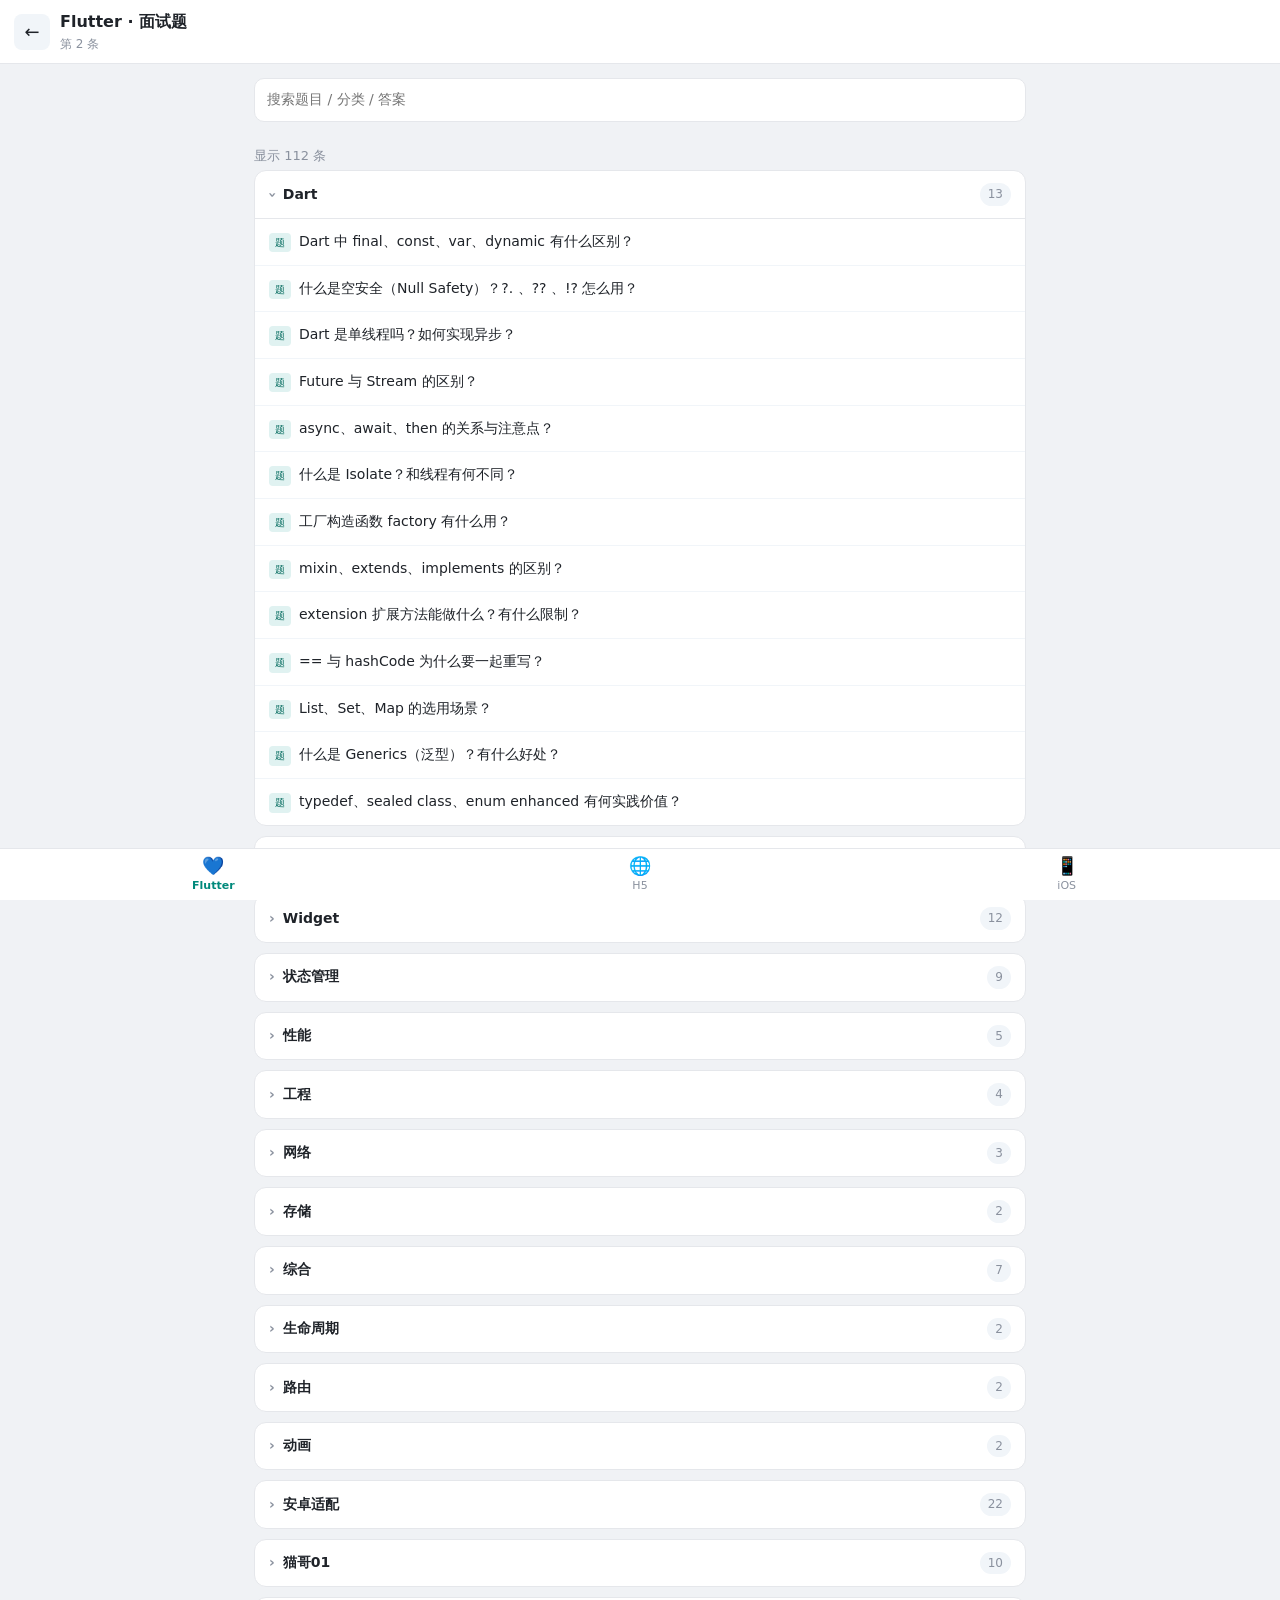
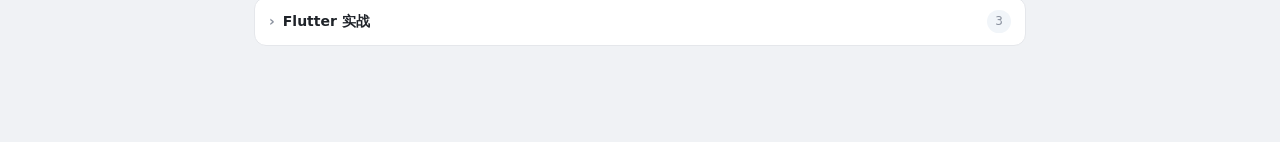
==== pages/list.html @ bbf2a5f3 "Initial commit: H5_Faces static interview quiz site Co-authored-by: Cursor <cursoragent@cursor.com>" ====
<!DOCTYPE html>
<html lang="zh-CN">
<head>
  <meta charset="UTF-8">
  <meta name="viewport" content="width=device-width, initial-scale=1, viewport-fit=cover">
  <title>列表 · H5_Faces</title>
  <link rel="stylesheet" href="../css/common.css">
</head>
<body>
  <div class="app" id="app"></div>
  <script src="../data/catalog.js"></script>
  <script src="../data/extra.js"></script>
  <script src="../js/store.js"></script>
  <script src="../js/common.js"></script>
  <script>
    (function () {
      const p = App.qs().get('platform') || App.getPlatform();
      App.setPlatform(p);
      App.applyAccent(p);
      let mode = App.qs().get('mode') || 'interview';
      if (!['knowledge', 'interview', 'mastered'].includes(mode)) mode = 'interview';

      const titles = { knowledge: '知识点', interview: '面试题', mastered: '已掌握' };
      const data = App.platformData(p);
      let search = '';
      const openCats = {};

      function sourceList() {
        if (mode === 'knowledge') return data.knowledge.slice();
        if (mode === 'interview') return data.interviews.slice();
        return [...data.knowledge, ...data.interviews].filter((it) => Store.has(it));
      }

      function visible() {
        let list = sourceList();
        if (mode !== 'mastered') list = list.filter((it) => !Store.has(it));
        const q = search.trim().toLowerCase();
        if (q) {
          list = list.filter(
            (it) =>
              it.question.toLowerCase().includes(q) ||
              it.category.toLowerCase().includes(q) ||
              (it.answer || '').toLowerCase().includes(q),
          );
        }
        return list;
      }

      function render() {
        const list = visible();
        const grouped = App.groupByCat(list);
        const cats = [...grouped.keys()];
        let body = '';
        if (!list.length) {
          body = '<div class="empty">暂无题目<br>试试换关键词，或去首页看看</div>';
        } else {
          cats.forEach((cat, idx) => {
            const key = cat;
            const isOpen = openCats[key] ?? idx === 0;
            const items = grouped.get(cat);
            body += `<div class="cat ${isOpen ? 'open' : ''}">
              <button class="cat-h" type="button" data-cat="${App.esc(key)}">
                <span class="arrow">›</span>${App.esc(cat)}
                <span class="count">${items.length}</span>
              </button>
              <div class="cat-b">
                ${items
                  .map((it) => {
                    const href =
                      'detail.html?platform=' +
                      p +
                      '&mode=' +
                      mode +
                      '&id=' +
                      encodeURIComponent(Store.idOf(it));
                    return `<a class="q-item" href="${href}">
                  <span class="badge ${it.kind === 'knowledge' ? 'know' : ''}">${
                      it.kind === 'knowledge' ? '知' : '题'
                    }</span>
                  <span>${App.esc(it.question)}</span>
                </a>`;
                  })
                  .join('')}
              </div>
            </div>`;
          });
        }

        document.getElementById('app').innerHTML = `
          ${App.topbar(
            App.LABELS[p] + ' · ' + titles[mode],
            '../index.html?platform=' + p,
            '第 ' + (mode === 'knowledge' ? '1' : mode === 'interview' ? '2' : '3') + ' 条',
          )}
          <main class="main">
            <input class="search" id="search" placeholder="搜索题目 / 分类 / 答案" value="${App.esc(search)}">
            <p class="stat">显示 ${list.length} 条</p>
            ${body}
            ${
              mode === 'mastered' && list.length
                ? '<button class="btn danger" type="button" id="restoreAll" style="width:100%;margin-top:8px">全部恢复为未掌握</button>'
                : ''
            }
          </main>
          ${App.renderTabbar(p, '../')}
        `;

        const input = document.getElementById('search');
        input.addEventListener('input', (e) => {
          search = e.target.value;
          const pos = e.target.selectionStart;
          render();
          const s2 = document.getElementById('search');
          if (s2) {
            s2.focus();
            s2.setSelectionRange(pos, pos);
          }
        });

        document.querySelectorAll('.cat-h').forEach((btn) => {
          btn.addEventListener('click', () => {
            const key = btn.dataset.cat;
            const catEl = btn.closest('.cat');
            openCats[key] = !catEl.classList.contains('open');
            render();
          });
        });

        const restore = document.getElementById('restoreAll');
        if (restore) {
          restore.addEventListener('click', () => {
            for (const it of list) Store.remove(it);
            App.toast('已全部恢复');
            render();
          });
        }
      }

      render();
    })();
  </script>
</body>
</html>
---- css/common.css ----
:root {
  --bg: #f0f2f5;
  --card: #fff;
  --text: #1f2329;
  --muted: #8a919e;
  --line: #e5e7eb;
  --accent: #00897b;
  --know: #3949ab;
  --mastered: #ff7043;
  --widget: #5c6bc0;
  --safe-b: env(safe-area-inset-bottom, 0px);
  --safe-t: env(safe-area-inset-top, 0px);
}
* { box-sizing: border-box; margin: 0; padding: 0; }
html, body { height: 100%; }
body {
  font-family: -apple-system, BlinkMacSystemFont, "PingFang SC", "Microsoft YaHei", system-ui, sans-serif;
  background: var(--bg);
  color: var(--text);
  line-height: 1.55;
  -webkit-tap-highlight-color: transparent;
}
a { color: inherit; text-decoration: none; }
button, input, select, textarea { font: inherit; }
button { border: 0; background: none; color: inherit; cursor: pointer; }
.app {
  min-height: 100%;
  display: flex;
  flex-direction: column;
  padding-bottom: calc(58px + var(--safe-b));
}
.top {
  position: sticky;
  top: 0;
  z-index: 20;
  padding: calc(10px + var(--safe-t)) 14px 10px;
  background: var(--card);
  border-bottom: 1px solid var(--line);
  display: flex;
  align-items: center;
  gap: 10px;
}
.top h1 { font-size: 16px; font-weight: 700; flex: 1; min-width: 0; }
.top .sub { font-size: 12px; color: var(--muted); }
.icon-btn {
  width: 36px; height: 36px; border-radius: 8px;
  background: #f1f5f9;
  display: inline-flex; align-items: center; justify-content: center;
  font-size: 18px; flex-shrink: 0;
}
.main {
  flex: 1;
  padding: 14px 14px 28px;
  max-width: 800px;
  width: 100%;
  margin: 0 auto;
}
.carousel {
  display: flex; gap: 8px; overflow-x: auto; margin-bottom: 12px;
  scroll-snap-type: x mandatory; -webkit-overflow-scrolling: touch;
}
.carousel::-webkit-scrollbar { display: none; }
.chip {
  flex: 0 0 auto; scroll-snap-align: start;
  padding: 8px 14px; border-radius: 999px; color: #fff;
  font-size: 13px; font-weight: 600; background: var(--accent);
}
.banner-list { display: flex; flex-direction: column; gap: 10px; }
.banner {
  display: block; width: 100%; text-align: left;
  border-radius: 14px; padding: 16px 14px; color: #fff;
}
.banner .idx {
  display: inline-block; font-size: 11px; font-weight: 700;
  background: rgba(255,255,255,.22); padding: 2px 8px; border-radius: 999px;
  margin-bottom: 8px;
}
.banner .t { font-size: 17px; font-weight: 700; }
.banner .s { font-size: 13px; opacity: .92; margin-top: 4px; }
.stat { font-size: 13px; color: var(--muted); margin: 12px 0 4px; }
.search {
  width: 100%; padding: 10px 12px; border: 1px solid var(--line);
  border-radius: 10px; background: var(--card); margin-bottom: 12px;
  font-size: 14px; outline: none;
}
.cat {
  background: var(--card); border: 1px solid var(--line);
  border-radius: 12px; margin-bottom: 10px; overflow: hidden;
}
.cat-h {
  width: 100%; display: flex; align-items: center; gap: 8px;
  padding: 12px 14px; text-align: left; font-weight: 600; font-size: 14px;
}
.cat-h .count {
  margin-left: auto; font-size: 12px; color: var(--muted); font-weight: 500;
  background: #f1f5f9; padding: 2px 8px; border-radius: 999px;
}
.cat-h .arrow { color: var(--muted); transition: transform .15s; }
.cat.open .arrow { transform: rotate(90deg); }
.cat-b { display: none; border-top: 1px solid var(--line); }
.cat.open .cat-b { display: block; }
.q-item {
  width: 100%; text-align: left; padding: 12px 14px;
  border-top: 1px solid #f1f5f9; font-size: 14px;
  display: flex; gap: 8px; align-items: flex-start;
}
.q-item:first-child { border-top: 0; }
.badge {
  flex-shrink: 0; font-size: 10px; padding: 2px 6px; border-radius: 4px;
  background: #e0f2f1; color: #00695c; margin-top: 2px;
}
.badge.know { background: #e8eaf6; color: #3949ab; }
.empty { text-align: center; color: var(--muted); padding: 40px 16px; font-size: 14px; }
.tabbar {
  position: fixed; left: 0; right: 0; bottom: 0; z-index: 30;
  display: flex; background: var(--card); border-top: 1px solid var(--line);
  padding-bottom: var(--safe-b);
}
.tab {
  flex: 1; padding: 8px 4px 6px; display: flex; flex-direction: column;
  align-items: center; gap: 2px; font-size: 11px; color: var(--muted);
}
.tab.active { color: var(--accent); font-weight: 700; }
.tab .ico { font-size: 18px; line-height: 1; }
.detail-q { font-size: 17px; font-weight: 700; margin-bottom: 10px; }
.meta { display: flex; gap: 8px; flex-wrap: wrap; margin-bottom: 12px; }
.pill {
  font-size: 12px; padding: 3px 10px; border-radius: 999px;
  background: #f1f5f9; color: #475569;
}
.answer {
  background: var(--card); border: 1px solid var(--line); border-radius: 12px;
  padding: 14px; font-size: 14px; white-space: pre-wrap; word-break: break-word;
}
.code, .demo-code {
  margin-top: 12px; background: #0f172a; color: #e2e8f0;
  border-radius: 12px; padding: 12px 14px; font-size: 12.5px;
  font-family: ui-monospace, SFMono-Regular, Consolas, monospace;
  white-space: pre-wrap; word-break: break-word; overflow-x: auto;
}
.actions { display: flex; gap: 10px; margin-top: 16px; flex-wrap: wrap; }
.btn {
  flex: 1; min-width: 120px; padding: 12px; border-radius: 10px;
  font-weight: 600; font-size: 14px;
}
.btn.primary { background: var(--accent); color: #fff; }
.btn.ghost { background: #f1f5f9; color: #334155; }
.btn.danger { background: #fff1f2; color: #be123c; }
.toast {
  position: fixed; left: 50%; bottom: calc(72px + var(--safe-b));
  transform: translateX(-50%); background: rgba(15,23,42,.92); color: #fff;
  padding: 8px 14px; border-radius: 999px; font-size: 13px; z-index: 50;
  opacity: 0; pointer-events: none; transition: opacity .2s; white-space: nowrap;
}
.toast.show { opacity: 1; }

/* widgets list */
.w-filter {
  display: flex; gap: 8px; flex-wrap: wrap; margin-bottom: 12px;
}
.w-filter button {
  font-size: 12px; padding: 5px 10px; border-radius: 999px;
  background: #f1f5f9; color: #475569;
}
.w-filter button.on { background: var(--accent); color: #fff; }
.w-item {
  display: flex; align-items: center; gap: 12px;
  width: 100%; text-align: left;
  background: var(--card); border: 1px solid var(--line);
  border-radius: 12px; padding: 10px 12px; margin-bottom: 10px;
}
.w-item:active { background: #f8fafc; }
.w-thumb {
  width: 64px; height: 64px; border-radius: 10px;
  background: #f1f5f9; overflow: hidden; flex-shrink: 0;
  border: 1px solid #e2e8f0;
}
.w-meta { flex: 1; min-width: 0; }
.w-meta .name { font-size: 15px; font-weight: 700; }
.w-meta .sub { font-size: 12px; color: var(--muted); margin-top: 2px; }
.w-meta .cat {
  display: inline-block; margin-top: 4px; font-size: 11px;
  padding: 1px 6px; border-radius: 4px; background: #eef2ff; color: #3730a3;
}
.w-arrow { color: #cbd5e1; font-size: 18px; }
.w-card {
  background: var(--card); border: 1px solid var(--line);
  border-radius: 14px; padding: 14px; margin-bottom: 14px;
}
.w-card h3 {
  font-size: 15px; margin-bottom: 6px;
  padding-left: 8px; border-left: 3px solid var(--widget);
}
.w-card .desc { font-size: 13px; color: var(--muted); margin-bottom: 12px; }
.demo-box {
  border: 1px dashed #cbd5e1; border-radius: 10px;
  padding: 14px; background: #f8fafc; margin-bottom: 8px;
}
.demo-box .row { display: flex; flex-wrap: wrap; gap: 8px; align-items: center; }

/* thumbs */
.thumb-inner { width: 100%; height: 100%; padding: 8px; box-sizing: border-box; }
.thumb-text span { font-weight: 700; font-size: 14px; color: var(--accent); }
.thumb-text i, .thumb-list i, .thumb-sliver i, .thumb-input i, .thumb-card i {
  display: block; height: 5px; background: #cbd5e1; border-radius: 3px; margin-top: 5px;
}
.thumb-box { display: flex; align-items: center; justify-content: center; }
.thumb-box div { width: 36px; height: 28px; border-radius: 6px; background: var(--accent); opacity: .85; }
.thumb-row { display: flex; gap: 4px; align-items: stretch; height: 100%; }
.thumb-row b { flex: 1; background: #99f6e4; border-radius: 4px; }
.thumb-stack { position: relative; }
.thumb-stack .a { width: 40px; height: 28px; background: var(--accent); border-radius: 4px; }
.thumb-stack .b { position: absolute; right: 10px; top: 14px; width: 14px; height: 14px; background: #f87171; border-radius: 50%; }
.thumb-align { display: flex; align-items: center; justify-content: flex-end; }
.thumb-align span { width: 22px; height: 14px; background: #67e8f9; border-radius: 3px; }
.thumb-image, .thumb-gesture, .thumb-refresh, .thumb-async, .thumb-picker, .thumb-query {
  display: flex; align-items: center; justify-content: center; font-size: 22px;
}
.thumb-button { display: flex; align-items: center; justify-content: center; }
.thumb-button span {
  background: var(--accent); color: #fff; font-size: 11px; padding: 4px 10px; border-radius: 6px;
}
.thumb-input { display: flex; align-items: center; }
.thumb-input i { width: 100%; height: 18px; margin: 0; background: #fff; border: 1px solid #cbd5e1; }
.thumb-form { display: flex; align-items: center; gap: 8px; justify-content: center; height: 100%; }
.thumb-form .sw { width: 28px; height: 16px; border-radius: 999px; background: #99f6e4; margin: 0; }
.thumb-form .dot { width: 12px; height: 12px; border-radius: 50%; background: var(--accent); margin: 0; }
.thumb-grid { display: grid; grid-template-columns: 1fr 1fr; gap: 4px; height: 100%; }
.thumb-grid b { background: #fde68a; border-radius: 3px; }
.thumb-sliver header { height: 14px; background: var(--accent); border-radius: 3px; margin-bottom: 4px; }
.thumb-page { display: flex; flex-direction: column; align-items: center; gap: 6px; }
.thumb-page div { width: 100%; height: 34px; border-radius: 6px; background: linear-gradient(135deg, var(--accent), #5eead4); }
.thumb-page em { width: 6px; height: 6px; border-radius: 50%; background: var(--accent); }
.thumb-dialog { display: flex; align-items: center; justify-content: center; background: rgba(15,23,42,.12); }
.thumb-dialog div { width: 36px; height: 28px; background: #fff; border-radius: 6px; }
.thumb-toast { display: flex; align-items: flex-end; justify-content: center; }
.thumb-toast span { font-size: 10px; background: #0f172a; color: #fff; padding: 2px 8px; border-radius: 999px; }
.thumb-nav { display: flex; align-items: flex-end; justify-content: space-around; height: 100%; padding-bottom: 4px; }
.thumb-nav i { width: 10px; height: 10px; border-radius: 50%; background: #94a3b8; display: block; }
.thumb-card b { display: block; height: 22px; background: #e0f2f1; border-radius: 4px; }
.thumb-progress { display: flex; align-items: center; }
.thumb-progress i { display: block; height: 6px; background: var(--accent); border-radius: 999px; margin: 0; }
.thumb-anim b {
  display: block; width: 28px; height: 28px; margin: 10px auto 0;
  background: var(--accent); border-radius: 6px;
  animation: thumbPulse 1.2s ease-in-out infinite alternate;
}
@keyframes thumbPulse { from { width: 28px; } to { width: 44px; } }

/* platform mocks */
.mock-fl {
  border: 1px solid #e5e7eb; border-radius: 12px; overflow: hidden; background: #fafafa;
}
.mock-appbar {
  background: var(--accent); color: #fff; padding: 10px 12px; font-weight: 700; font-size: 14px;
}
.mock-body { padding: 12px; }
.mock-tabbar {
  display: flex; border-top: 1px solid #e5e7eb; background: #fff;
}
.mock-tabbar span {
  flex: 1; text-align: center; padding: 8px 0; font-size: 11px; color: #94a3b8;
}
.mock-tabbar span.on { color: var(--accent); font-weight: 700; }
.mock-list { background: #fff; border-radius: 8px; overflow: hidden; border: 1px solid #eef0f3; }
.mock-li {
  display: flex; justify-content: space-between; padding: 10px 12px;
  border-bottom: 1px solid #f1f5f9; font-size: 14px;
}
.mock-li:last-child { border-bottom: 0; }
.mock-grid { display: grid; grid-template-columns: 1fr 1fr; gap: 8px; }
.mock-cell {
  background: #ccfbf1; color: #115e59; border-radius: 8px;
  padding: 22px 0; text-align: center; font-weight: 700;
}
.mock-spinner {
  width: 28px; height: 28px; border: 3px solid #e2e8f0; border-top-color: var(--accent);
  border-radius: 50%; display: inline-block; animation: spin 0.8s linear infinite;
}
@keyframes spin { to { transform: rotate(360deg); } }

.mock-ios {
  background: #f2f2f7; border-radius: 12px; padding: 14px; border: 1px solid #e5e5ea;
}
.ios-box {
  width: 120px; height: 72px; margin: 0 auto; background: #30b0c7; border-radius: 8px;
}
.ios-cap { text-align: center; font-size: 12px; color: #8e8e93; margin-top: 10px; }
.ios-btn {
  display: block; width: 100%; padding: 10px; border-radius: 10px;
  background: #007aff; color: #fff; font-weight: 600;
}
.ios-img {
  width: 88px; height: 88px; margin: 0 auto; border-radius: 12px;
  background: #d1d1d6; display: flex; align-items: center; justify-content: center; font-size: 32px;
}
.ios-field {
  width: 100%; padding: 10px 12px; border-radius: 10px; border: 0; background: #fff; font-size: 15px;
}
.ios-seg {
  display: flex; background: #e5e5ea; border-radius: 8px; padding: 2px;
}
.ios-seg span {
  flex: 1; text-align: center; padding: 6px 0; font-size: 13px; border-radius: 6px; color: #3a3a3c;
}
.ios-seg span.on { background: #fff; font-weight: 700; }
.ios-nav {
  display: flex; align-items: center; justify-content: space-between;
  padding: 10px 8px; background: rgba(255,255,255,.85); border-radius: 10px; font-size: 15px;
}
.ios-tabbar {
  display: flex; background: rgba(255,255,255,.9); border-radius: 10px; margin-top: 8px;
}
.ios-tabbar span { flex: 1; text-align: center; padding: 8px; font-size: 11px; color: #8e8e93; }
.ios-tabbar span.on { color: #007aff; font-weight: 700; }
.ios-list .mock-li { background: #fff; }
.ios-cell { background: #d1e9ff; color: #0a84ff; }
.ui-btn {
  padding: 8px 14px; border-radius: 8px; background: var(--accent); color: #fff; font-size: 13px;
}
.ui-btn.outline { background: #fff; color: var(--accent); border: 1px solid var(--accent); }
.ui-btn.ghost { background: #e2e8f0; color: #334155; }
.ui-input, .ui-select, .ui-textarea {
  width: 100%; padding: 8px 10px; border: 1px solid var(--line);
  border-radius: 8px; background: #fff; font-size: 14px;
}
.ui-textarea { min-height: 72px; resize: vertical; }
.switch {
  width: 44px; height: 26px; border-radius: 999px; background: #cbd5e1;
  position: relative; transition: .2s;
}
.switch.on { background: var(--accent); }
.switch i {
  position: absolute; top: 3px; left: 3px; width: 20px; height: 20px;
  border-radius: 50%; background: #fff; transition: .2s;
}
.switch.on i { left: 21px; }
.tabs { display: flex; border-bottom: 1px solid var(--line); margin-bottom: 10px; }
.tabs button {
  flex: 1; padding: 8px; font-size: 13px; color: var(--muted);
  border-bottom: 2px solid transparent;
}
.tabs button.active { color: var(--accent); border-bottom-color: var(--accent); font-weight: 700; }
.progress {
  height: 8px; background: #e2e8f0; border-radius: 999px; overflow: hidden;
}
.progress > span { display: block; height: 100%; width: 40%; background: var(--accent); }
.modal-mask {
  position: fixed; inset: 0; background: rgba(15,23,42,.45);
  display: none; align-items: center; justify-content: center; z-index: 40; padding: 20px;
}
.modal-mask.show { display: flex; }
.modal {
  background: #fff; border-radius: 14px; padding: 16px; width: min(360px, 100%);
}
.modal h4 { margin-bottom: 8px; }
.modal p { font-size: 14px; color: #475569; margin-bottom: 14px; }
.tag {
  display: inline-block; padding: 2px 8px; border-radius: 999px;
  background: #e0f2f1; color: #00695c; font-size: 12px;
}
.list-demo li {
  list-style: none; padding: 10px 0; border-bottom: 1px solid #f1f5f9; font-size: 14px;
}
.flex-demo {
  display: flex; gap: 8px;
}
.flex-demo > div {
  flex: 1; background: #c7d2fe; color: #312e81; text-align: center;
  padding: 16px 0; border-radius: 8px; font-size: 13px; font-weight: 600;
}
.grid-demo {
  display: grid; grid-template-columns: 1fr 1fr; gap: 8px;
}
.grid-demo > div {
  background: #fde68a; color: #92400e; text-align: center;
  padding: 18px 0; border-radius: 8px; font-size: 13px; font-weight: 600;
}
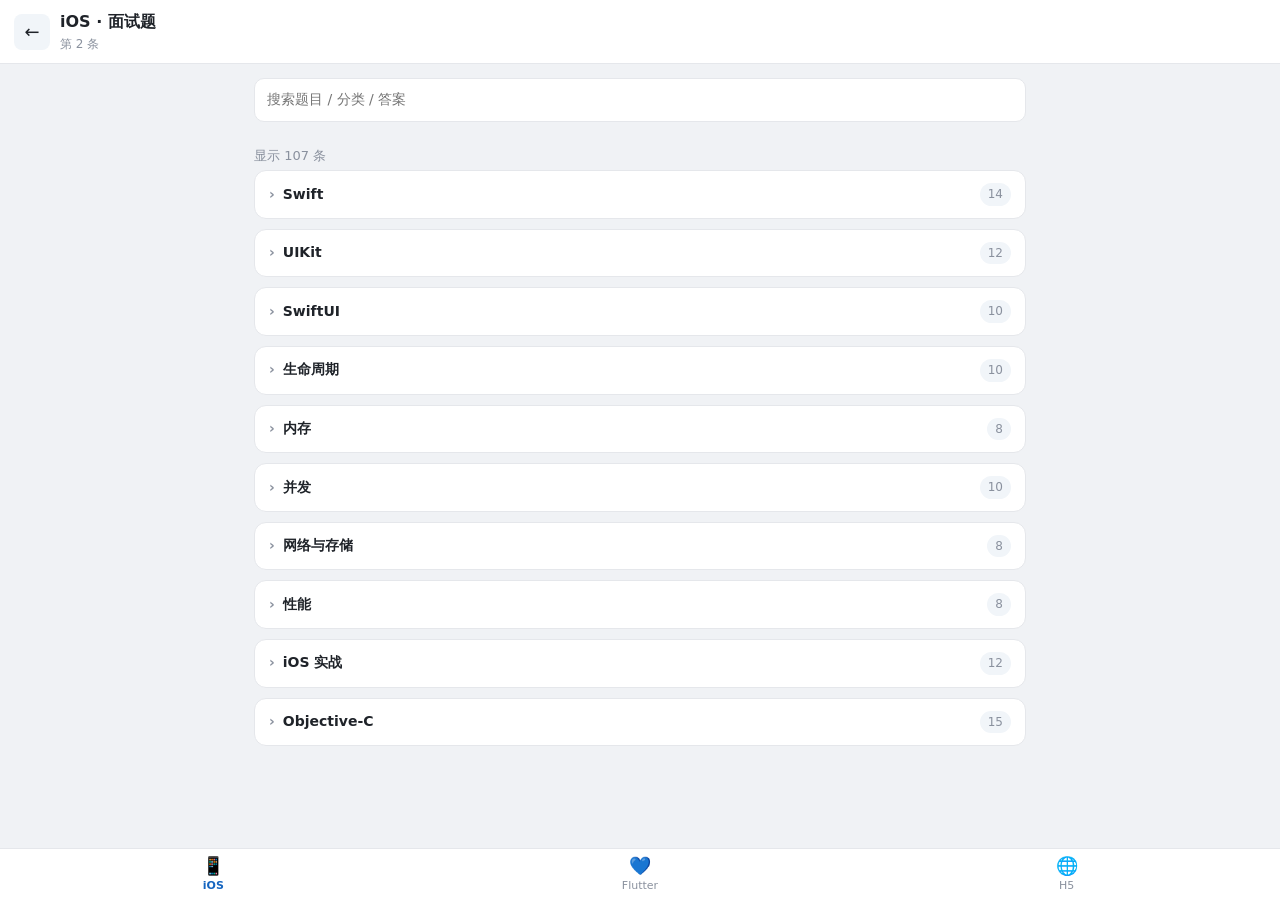
==== commit 24c74545: "Collapse all category sections by default on list pages. Co-authored-by: Cursor <cursoragent@cursor." ====
--- a/pages/list.html
+++ b/pages/list.html
@@ -56,7 +56,7 @@
         } else {
           cats.forEach((cat, idx) => {
             const key = cat;
-            const isOpen = openCats[key] ?? idx === 0;
+            const isOpen = openCats[key] ?? false;
             const items = grouped.get(cat);
             body += `<div class="cat ${isOpen ? 'open' : ''}">
               <button class="cat-h" type="button" data-cat="${App.esc(key)}">
--- a/css/common.css
+++ b/css/common.css
@@ -131,6 +131,55 @@
 .answer {
   background: var(--card); border: 1px solid var(--line); border-radius: 12px;
   padding: 14px; font-size: 14px; white-space: pre-wrap; word-break: break-word;
+  line-height: 1.55; color: #334155;
+}
+.answer.rich {
+  white-space: normal;
+  display: flex;
+  flex-direction: column;
+  gap: 12px;
+  padding: 12px 14px 14px;
+}
+.ans-sec {
+  display: flex;
+  flex-direction: column;
+  gap: 6px;
+  padding-top: 10px;
+  border-top: 1px solid #eef2f7;
+}
+.ans-sec:first-child {
+  padding-top: 0;
+  border-top: none;
+}
+.ans-h {
+  margin: 0;
+  font-size: 13px;
+  font-weight: 700;
+  color: var(--accent, #0f766e);
+  letter-spacing: 0.02em;
+}
+.ans-p {
+  margin: 0;
+  font-size: 14px;
+  line-height: 1.6;
+  color: #334155;
+}
+.ans-k {
+  font-weight: 700;
+  color: #0f172a;
+  margin-right: 2px;
+}
+.ans-list {
+  margin: 2px 0 0;
+  padding: 0 0 0 1.15em;
+  display: flex;
+  flex-direction: column;
+  gap: 4px;
+}
+.ans-list li {
+  font-size: 14px;
+  line-height: 1.55;
+  color: #334155;
 }
 .code, .demo-code {
   margin-top: 12px; background: #0f172a; color: #e2e8f0;
